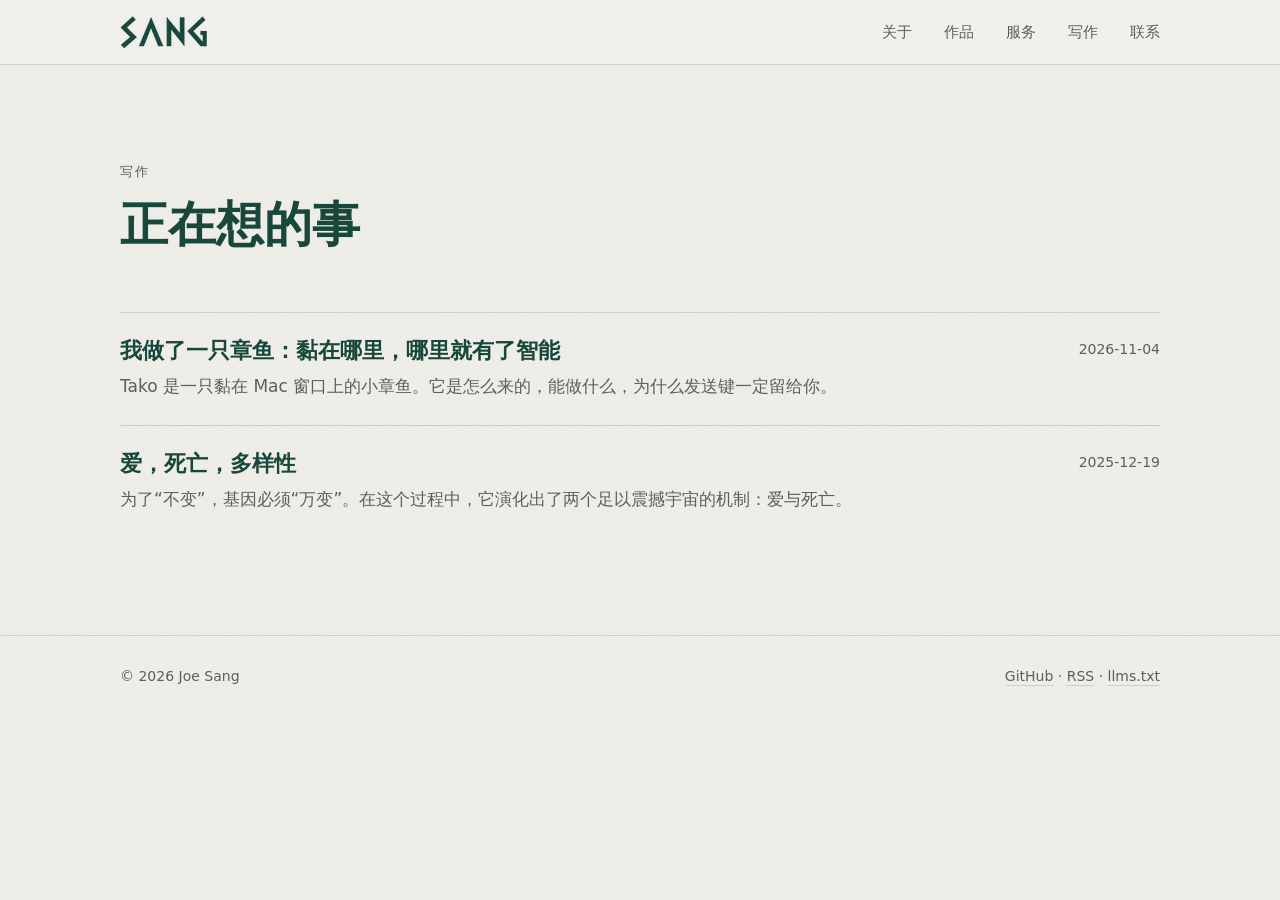
==== writing/index.html @ bbfd16d0 "Deploy 2026-11-04 20:50" ====
<!DOCTYPE html><html lang="zh-CN" data-astro-cid-hkbrpulz><head><meta charset="utf-8"><meta name="viewport" content="width=device-width, initial-scale=1"><title>写作 · Joe Sang</title><meta name="description" content="Joe Sang 关于品牌营销和 AI 的文章。"><link rel="canonical" href="https://joesang.me/writing/"><link rel="icon" type="image/svg+xml" href="/favicon.svg"><link rel="alternate" type="application/rss+xml" title="Joe Sang 的写作" href="/rss.xml"><meta property="og:type" content="website"><meta property="og:title" content="写作 · Joe Sang"><meta property="og:description" content="Joe Sang 关于品牌营销和 AI 的文章。"><meta property="og:url" content="https://joesang.me/writing/"><meta name="theme-color" content="#f1f0eb" media="(prefers-color-scheme: light)"><meta name="theme-color" content="#18473b" media="(prefers-color-scheme: dark)"><script type="application/ld+json">{"@context":"https://schema.org","@type":"Person","name":"Joe Sang","alternateName":["桑卓豪","阿桑"],"url":"https://joesang.me","description":"懂品牌，也亲手做 AI。10 年以上品牌营销实战，帮品牌把 AI 用进洞察、创意和提案。","jobTitle":"品牌营销 / 混沌 AI 教练 / AI 工具作者","address":{"@type":"PostalAddress","addressLocality":"上海","addressCountry":"CN"},"alumniOf":"华东师范大学","email":"joe.sang@hotmail.com","sameAs":["https://github.com/JoeSangAI"]}</script><style>.page[data-astro-cid-67lgijtc]{padding-top:clamp(48px,8vw,96px);padding-bottom:96px}h1[data-astro-cid-67lgijtc]{font-size:clamp(32px,5vw,48px)}.posts[data-astro-cid-67lgijtc]{margin:0;padding:0;list-style:none}.posts[data-astro-cid-67lgijtc] li[data-astro-cid-67lgijtc]{border-top:1px solid var(--line);justify-content:space-between;gap:24px;padding:24px 0;display:flex}.posts[data-astro-cid-67lgijtc] a[data-astro-cid-67lgijtc]{text-decoration:none}.posts[data-astro-cid-67lgijtc] h2[data-astro-cid-67lgijtc]{margin-bottom:6px;font-size:22px}time[data-astro-cid-67lgijtc]{white-space:nowrap;font-size:14px}@media (width<=600px){.posts[data-astro-cid-67lgijtc] li[data-astro-cid-67lgijtc]{flex-direction:column;gap:8px}}
</style><link rel="stylesheet" href="/_astro/Base.DpF6yTDf.css"></head><body data-astro-cid-hkbrpulz><header class="top" data-astro-cid-hkbrpulz><div class="wrap bar" data-astro-cid-hkbrpulz><a href="/" class="logo" aria-label="Joe Sang 首页" data-astro-cid-hkbrpulz><img src="/_astro/logo-green.yFWQ-FWr_88ktL.webp" srcset="/_astro/logo-green.yFWQ-FWr_88ktL.webp 1x, /_astro/logo-green.yFWQ-FWr_Z246QQq.webp 2x" alt="SANG" loading="eager" data-astro-cid-hkbrpulz="true" decoding="async" width="88" height="33" class="logo-light"><img src="/_astro/logo-white.BiKAWpli_ZH6VNb.webp" srcset="/_astro/logo-white.BiKAWpli_ZH6VNb.webp 1x, /_astro/logo-white.BiKAWpli_2ojcUH.webp 2x" alt="SANG" loading="eager" data-astro-cid-hkbrpulz="true" decoding="async" width="88" height="33" class="logo-dark"></a><nav aria-label="主导航" data-astro-cid-hkbrpulz><a href="/#about" data-astro-cid-hkbrpulz>关于</a><a href="/#works" data-astro-cid-hkbrpulz>作品</a><a href="/#services" data-astro-cid-hkbrpulz>服务</a><a href="/writing/" data-astro-cid-hkbrpulz>写作</a><a href="/#contact" data-astro-cid-hkbrpulz>联系</a></nav></div></header><main data-astro-cid-hkbrpulz><section class="wrap page" data-astro-cid-67lgijtc><div class="section-head" data-astro-cid-67lgijtc><p class="eyebrow" data-astro-cid-67lgijtc>写作</p><h1 data-astro-cid-67lgijtc>正在想的事</h1></div><ul class="posts" data-astro-cid-67lgijtc><li data-astro-cid-67lgijtc><a href="/writing/tako/" data-astro-cid-67lgijtc><h2 data-astro-cid-67lgijtc>我做了一只章鱼：黏在哪里，哪里就有了智能</h2><p class="muted" data-astro-cid-67lgijtc>Tako 是一只黏在 Mac 窗口上的小章鱼。它是怎么来的，能做什么，为什么发送键一定留给你。</p></a><time class="muted" datetime="2026-11-04T00:00:00.000Z" data-astro-cid-67lgijtc>2026-11-04</time></li><li data-astro-cid-67lgijtc><a href="/writing/love-death-diversity/" data-astro-cid-67lgijtc><h2 data-astro-cid-67lgijtc>爱，死亡，多样性</h2><p class="muted" data-astro-cid-67lgijtc>为了“不变”，基因必须“万变”。在这个过程中，它演化出了两个足以震撼宇宙的机制：爱与死亡。</p></a><time class="muted" datetime="2025-12-19T00:00:00.000Z" data-astro-cid-67lgijtc>2025-12-19</time></li></ul></section></main><footer class="foot" data-astro-cid-hkbrpulz><div class="wrap foot-row" data-astro-cid-hkbrpulz><span data-astro-cid-hkbrpulz>© 2026 Joe Sang</span><span data-astro-cid-hkbrpulz><a href="https://github.com/JoeSangAI" data-astro-cid-hkbrpulz>GitHub</a> · <a href="/rss.xml" data-astro-cid-hkbrpulz>RSS</a> · <a href="/llms.txt" data-astro-cid-hkbrpulz>llms.txt</a></span></div></footer></body></html>
---- _astro/Base.DpF6yTDf.css ----
:root{--stone:#f1f0eb;--ink-green:#18473b;--ink:#171815;--cinnabar:#d95a32;--bg:var(--stone);--text:var(--ink);--muted:#5d5f58;--heading:var(--ink-green);--accent:var(--cinnabar);--line:#17181524;--card:#ffffff61;--grain-opacity:.07;--serif:"Noto Serif SC", "Source Han Serif SC", "Songti SC", "STSong", serif;--sans:"PingFang SC", "Noto Sans SC", "Source Han Sans SC", "Hiragino Sans GB", "Microsoft YaHei", system-ui, sans-serif;--latin-serif:"Iowan Old Style", "Palatino", "Georgia", serif;--max:1120px;--gutter:clamp(16px, 4vw, 40px);color-scheme:light}@media (prefers-color-scheme:dark){:root:not([data-theme=light]){--bg:#18473b;--text:#f1f0eb;--muted:#b9c4bd;--heading:#f1f0eb;--accent:#f0805a;--line:#f1f0eb2e;--card:#0000001f;--grain-opacity:.09;color-scheme:dark}}*{box-sizing:border-box}html{scroll-behavior:smooth;-webkit-text-size-adjust:100%}body{background-color:var(--bg);color:var(--text);font-family:var(--sans);-webkit-font-smoothing:antialiased;margin:0;font-size:17px;line-height:1.75}body:before{content:"";pointer-events:none;z-index:-1;opacity:var(--grain-opacity);background-image:url("data:image/svg+xml,%3Csvg xmlns='http://www.w3.org/2000/svg' width='240' height='240'%3E%3Cfilter id='n'%3E%3CfeTurbulence type='fractalNoise' baseFrequency='0.85' numOctaves='3' stitchTiles='stitch'/%3E%3CfeColorMatrix values='0 0 0 0 0.35 0 0 0 0 0.33 0 0 0 0 0.3 0 0 0 1 0'/%3E%3C/filter%3E%3Crect width='100%25' height='100%25' filter='url(%23n)'/%3E%3C/svg%3E");position:fixed;inset:0}h1,h2,h3{font-family:var(--serif);color:var(--heading);text-wrap:balance;margin:0;font-weight:700;line-height:1.3}p{margin:0}a{color:inherit;text-decoration-color:var(--line);text-underline-offset:4px}a:hover{text-decoration-color:currentColor}img{max-width:100%;height:auto;display:block}.wrap{max-width:var(--max);padding:0 var(--gutter);margin:0 auto}.section{border-top:1px solid var(--line);padding:clamp(64px,10vw,120px) 0}.section-head{gap:10px;margin-bottom:clamp(32px,5vw,56px);display:grid}.eyebrow{letter-spacing:.18em;color:var(--muted);font-size:13px}.section-head h2{font-size:clamp(28px,4vw,40px)}.muted{color:var(--muted)}.accent{color:var(--accent)}.btn{border:1px solid var(--heading);color:var(--heading);border-radius:999px;align-items:center;gap:8px;padding:12px 22px;font-size:15px;text-decoration:none;transition:background .2s,color .2s;display:inline-flex}.btn.primary,.btn:hover{background:var(--heading);color:var(--bg)}.btn:focus-visible,a:focus-visible{outline:2px solid var(--accent);outline-offset:3px}.prose{max-width:680px}.prose h2{margin:48px 0 16px;font-size:26px}.prose h3{margin:32px 0 12px;font-size:21px}.prose p,.prose ul,.prose ol,.prose blockquote{margin:0 0 20px}.prose blockquote{border-left:3px solid var(--accent);color:var(--muted);padding-left:16px}.prose code{background:var(--card);border-radius:4px;padding:2px 6px;font-size:.9em}.prose pre{background:var(--card);border-radius:8px;padding:16px;overflow-x:auto}.prose figure{margin:32px 0 36px}.prose figure img,.prose figure video{border:1px solid var(--line);background:var(--card);border-radius:10px;width:100%;height:auto;display:block}.prose figure a{display:block}.prose figure.plate img{mix-blend-mode:multiply;background:0 0;border:0;border-radius:0}.prose figure.plate.narrow{max-width:460px;margin-left:auto;margin-right:auto}@media (prefers-color-scheme:dark){:root:not([data-theme=light]) .prose figure.plate img{mix-blend-mode:normal}}.prose figcaption{color:var(--muted);margin-top:10px;font-size:14px;line-height:1.6}.top[data-astro-cid-hkbrpulz]{z-index:10;background:color-mix(in srgb, var(--bg) 88%, transparent);backdrop-filter:blur(8px);border-bottom:1px solid var(--line);position:sticky;top:0}.bar[data-astro-cid-hkbrpulz]{justify-content:space-between;align-items:center;gap:16px;height:64px;display:flex}.logo[data-astro-cid-hkbrpulz]{flex-shrink:0;display:block}.logo-dark[data-astro-cid-hkbrpulz]{display:none}@media (prefers-color-scheme:dark){.logo-light[data-astro-cid-hkbrpulz]{display:none}.logo-dark[data-astro-cid-hkbrpulz]{display:block}}nav[data-astro-cid-hkbrpulz]{gap:clamp(14px,3vw,32px);font-size:15px;display:flex}nav[data-astro-cid-hkbrpulz] a[data-astro-cid-hkbrpulz]{color:var(--muted);text-decoration:none}nav[data-astro-cid-hkbrpulz] a[data-astro-cid-hkbrpulz]:hover{color:var(--heading)}@media (width<=520px){.logo[data-astro-cid-hkbrpulz] img{width:64px}nav[data-astro-cid-hkbrpulz]{gap:12px;font-size:14px}}.foot[data-astro-cid-hkbrpulz]{border-top:1px solid var(--line);color:var(--muted);padding:28px 0 40px;font-size:14px}.foot-row[data-astro-cid-hkbrpulz]{flex-wrap:wrap;justify-content:space-between;gap:8px;display:flex}
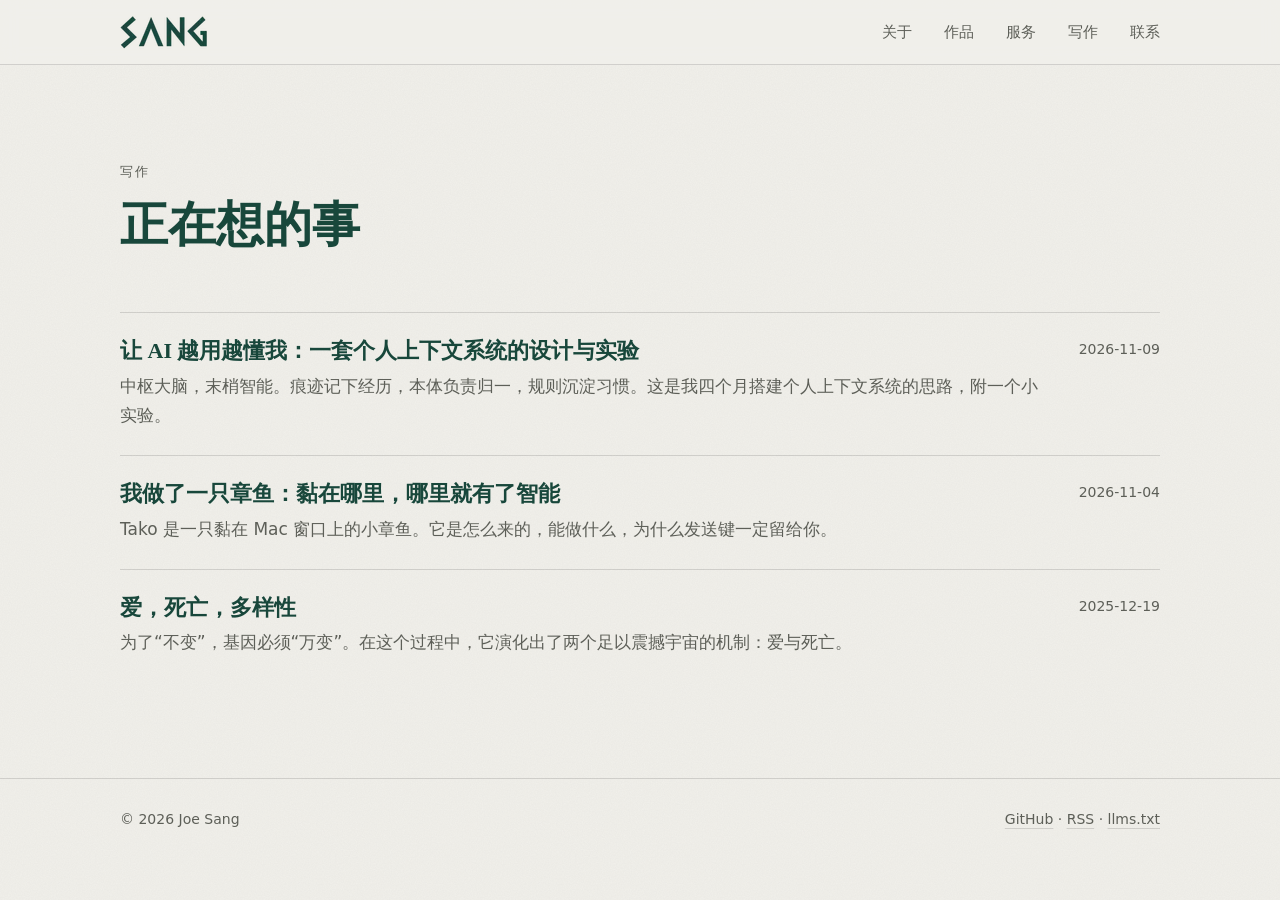
==== commit 7732f815: "Deploy 2026-11-10 00:29" ====
--- a/writing/index.html
+++ b/writing/index.html
@@ -1,2 +1,2 @@
 <!DOCTYPE html><html lang="zh-CN" data-astro-cid-hkbrpulz><head><meta charset="utf-8"><meta name="viewport" content="width=device-width, initial-scale=1"><title>写作 · Joe Sang</title><meta name="description" content="Joe Sang 关于品牌营销和 AI 的文章。"><link rel="canonical" href="https://joesang.me/writing/"><link rel="icon" type="image/svg+xml" href="/favicon.svg"><link rel="alternate" type="application/rss+xml" title="Joe Sang 的写作" href="/rss.xml"><meta property="og:type" content="website"><meta property="og:title" content="写作 · Joe Sang"><meta property="og:description" content="Joe Sang 关于品牌营销和 AI 的文章。"><meta property="og:url" content="https://joesang.me/writing/"><meta name="theme-color" content="#f1f0eb" media="(prefers-color-scheme: light)"><meta name="theme-color" content="#18473b" media="(prefers-color-scheme: dark)"><script type="application/ld+json">{"@context":"https://schema.org","@type":"Person","name":"Joe Sang","alternateName":["桑卓豪","阿桑"],"url":"https://joesang.me","description":"懂品牌，也亲手做 AI。10 年以上品牌营销实战，帮品牌把 AI 用进洞察、创意和提案。","jobTitle":"品牌营销 / 混沌 AI 教练 / AI 工具作者","address":{"@type":"PostalAddress","addressLocality":"上海","addressCountry":"CN"},"alumniOf":"华东师范大学","email":"joe.sang@hotmail.com","sameAs":["https://github.com/JoeSangAI"]}</script><style>.page[data-astro-cid-67lgijtc]{padding-top:clamp(48px,8vw,96px);padding-bottom:96px}h1[data-astro-cid-67lgijtc]{font-size:clamp(32px,5vw,48px)}.posts[data-astro-cid-67lgijtc]{margin:0;padding:0;list-style:none}.posts[data-astro-cid-67lgijtc] li[data-astro-cid-67lgijtc]{border-top:1px solid var(--line);justify-content:space-between;gap:24px;padding:24px 0;display:flex}.posts[data-astro-cid-67lgijtc] a[data-astro-cid-67lgijtc]{text-decoration:none}.posts[data-astro-cid-67lgijtc] h2[data-astro-cid-67lgijtc]{margin-bottom:6px;font-size:22px}time[data-astro-cid-67lgijtc]{white-space:nowrap;font-size:14px}@media (width<=600px){.posts[data-astro-cid-67lgijtc] li[data-astro-cid-67lgijtc]{flex-direction:column;gap:8px}}
-</style><link rel="stylesheet" href="/_astro/Base.DpF6yTDf.css"></head><body data-astro-cid-hkbrpulz><header class="top" data-astro-cid-hkbrpulz><div class="wrap bar" data-astro-cid-hkbrpulz><a href="/" class="logo" aria-label="Joe Sang 首页" data-astro-cid-hkbrpulz><img src="/_astro/logo-green.yFWQ-FWr_88ktL.webp" srcset="/_astro/logo-green.yFWQ-FWr_88ktL.webp 1x, /_astro/logo-green.yFWQ-FWr_Z246QQq.webp 2x" alt="SANG" loading="eager" data-astro-cid-hkbrpulz="true" decoding="async" width="88" height="33" class="logo-light"><img src="/_astro/logo-white.BiKAWpli_ZH6VNb.webp" srcset="/_astro/logo-white.BiKAWpli_ZH6VNb.webp 1x, /_astro/logo-white.BiKAWpli_2ojcUH.webp 2x" alt="SANG" loading="eager" data-astro-cid-hkbrpulz="true" decoding="async" width="88" height="33" class="logo-dark"></a><nav aria-label="主导航" data-astro-cid-hkbrpulz><a href="/#about" data-astro-cid-hkbrpulz>关于</a><a href="/#works" data-astro-cid-hkbrpulz>作品</a><a href="/#services" data-astro-cid-hkbrpulz>服务</a><a href="/writing/" data-astro-cid-hkbrpulz>写作</a><a href="/#contact" data-astro-cid-hkbrpulz>联系</a></nav></div></header><main data-astro-cid-hkbrpulz><section class="wrap page" data-astro-cid-67lgijtc><div class="section-head" data-astro-cid-67lgijtc><p class="eyebrow" data-astro-cid-67lgijtc>写作</p><h1 data-astro-cid-67lgijtc>正在想的事</h1></div><ul class="posts" data-astro-cid-67lgijtc><li data-astro-cid-67lgijtc><a href="/writing/tako/" data-astro-cid-67lgijtc><h2 data-astro-cid-67lgijtc>我做了一只章鱼：黏在哪里，哪里就有了智能</h2><p class="muted" data-astro-cid-67lgijtc>Tako 是一只黏在 Mac 窗口上的小章鱼。它是怎么来的，能做什么，为什么发送键一定留给你。</p></a><time class="muted" datetime="2026-11-04T00:00:00.000Z" data-astro-cid-67lgijtc>2026-11-04</time></li><li data-astro-cid-67lgijtc><a href="/writing/love-death-diversity/" data-astro-cid-67lgijtc><h2 data-astro-cid-67lgijtc>爱，死亡，多样性</h2><p class="muted" data-astro-cid-67lgijtc>为了“不变”，基因必须“万变”。在这个过程中，它演化出了两个足以震撼宇宙的机制：爱与死亡。</p></a><time class="muted" datetime="2025-12-19T00:00:00.000Z" data-astro-cid-67lgijtc>2025-12-19</time></li></ul></section></main><footer class="foot" data-astro-cid-hkbrpulz><div class="wrap foot-row" data-astro-cid-hkbrpulz><span data-astro-cid-hkbrpulz>© 2026 Joe Sang</span><span data-astro-cid-hkbrpulz><a href="https://github.com/JoeSangAI" data-astro-cid-hkbrpulz>GitHub</a> · <a href="/rss.xml" data-astro-cid-hkbrpulz>RSS</a> · <a href="/llms.txt" data-astro-cid-hkbrpulz>llms.txt</a></span></div></footer></body></html>+</style><link rel="stylesheet" href="/_astro/Base.CeSuZcgl.css"></head><body data-astro-cid-hkbrpulz><header class="top" data-astro-cid-hkbrpulz><div class="wrap bar" data-astro-cid-hkbrpulz><a href="/" class="logo" aria-label="Joe Sang 首页" data-astro-cid-hkbrpulz><img src="/_astro/logo-green.yFWQ-FWr_88ktL.webp" srcset="/_astro/logo-green.yFWQ-FWr_88ktL.webp 1x, /_astro/logo-green.yFWQ-FWr_Z246QQq.webp 2x" alt="SANG" loading="eager" data-astro-cid-hkbrpulz="true" decoding="async" width="88" height="33" class="logo-light"><img src="/_astro/logo-white.BiKAWpli_ZH6VNb.webp" srcset="/_astro/logo-white.BiKAWpli_ZH6VNb.webp 1x, /_astro/logo-white.BiKAWpli_2ojcUH.webp 2x" alt="SANG" loading="eager" data-astro-cid-hkbrpulz="true" decoding="async" width="88" height="33" class="logo-dark"></a><nav aria-label="主导航" data-astro-cid-hkbrpulz><a href="/#about" data-astro-cid-hkbrpulz>关于</a><a href="/#works" data-astro-cid-hkbrpulz>作品</a><a href="/#services" data-astro-cid-hkbrpulz>服务</a><a href="/writing/" data-astro-cid-hkbrpulz>写作</a><a href="/#contact" data-astro-cid-hkbrpulz>联系</a></nav></div></header><main data-astro-cid-hkbrpulz><section class="wrap page" data-astro-cid-67lgijtc><div class="section-head" data-astro-cid-67lgijtc><p class="eyebrow" data-astro-cid-67lgijtc>写作</p><h1 data-astro-cid-67lgijtc>正在想的事</h1></div><ul class="posts" data-astro-cid-67lgijtc><li data-astro-cid-67lgijtc><a href="/writing/personal-context/" data-astro-cid-67lgijtc><h2 data-astro-cid-67lgijtc>让 AI 越用越懂我：一套个人上下文系统的设计与实验</h2><p class="muted" data-astro-cid-67lgijtc>中枢大脑，末梢智能。痕迹记下经历，本体负责归一，规则沉淀习惯。这是我四个月搭建个人上下文系统的思路，附一个小实验。</p></a><time class="muted" datetime="2026-11-09T00:00:00.000Z" data-astro-cid-67lgijtc>2026-11-09</time></li><li data-astro-cid-67lgijtc><a href="/writing/tako/" data-astro-cid-67lgijtc><h2 data-astro-cid-67lgijtc>我做了一只章鱼：黏在哪里，哪里就有了智能</h2><p class="muted" data-astro-cid-67lgijtc>Tako 是一只黏在 Mac 窗口上的小章鱼。它是怎么来的，能做什么，为什么发送键一定留给你。</p></a><time class="muted" datetime="2026-11-04T00:00:00.000Z" data-astro-cid-67lgijtc>2026-11-04</time></li><li data-astro-cid-67lgijtc><a href="/writing/love-death-diversity/" data-astro-cid-67lgijtc><h2 data-astro-cid-67lgijtc>爱，死亡，多样性</h2><p class="muted" data-astro-cid-67lgijtc>为了“不变”，基因必须“万变”。在这个过程中，它演化出了两个足以震撼宇宙的机制：爱与死亡。</p></a><time class="muted" datetime="2025-12-19T00:00:00.000Z" data-astro-cid-67lgijtc>2025-12-19</time></li></ul></section></main><footer class="foot" data-astro-cid-hkbrpulz><div class="wrap foot-row" data-astro-cid-hkbrpulz><span data-astro-cid-hkbrpulz>© 2026 Joe Sang</span><span data-astro-cid-hkbrpulz><a href="https://github.com/JoeSangAI" data-astro-cid-hkbrpulz>GitHub</a> · <a href="/rss.xml" data-astro-cid-hkbrpulz>RSS</a> · <a href="/llms.txt" data-astro-cid-hkbrpulz>llms.txt</a></span></div></footer></body></html>
--- a/_astro/Base.CeSuZcgl.css
+++ b/_astro/Base.CeSuZcgl.css
@@ -0,0 +1 @@
+:root{--stone:#f1f0eb;--ink-green:#18473b;--ink:#171815;--cinnabar:#d95a32;--bg:var(--stone);--text:var(--ink);--muted:#5d5f58;--heading:var(--ink-green);--accent:var(--cinnabar);--line:#17181524;--card:#ffffff61;--grain-opacity:.07;--serif:"Noto Serif SC", "Source Han Serif SC", "Songti SC", "STSong", serif;--sans:"PingFang SC", "Noto Sans SC", "Source Han Sans SC", "Hiragino Sans GB", "Microsoft YaHei", system-ui, sans-serif;--latin-serif:"Iowan Old Style", "Palatino", "Georgia", serif;--max:1120px;--gutter:clamp(16px, 4vw, 40px);color-scheme:light}@media (prefers-color-scheme:dark){:root:not([data-theme=light]){--bg:#18473b;--text:#f1f0eb;--muted:#b9c4bd;--heading:#f1f0eb;--accent:#f0805a;--line:#f1f0eb2e;--card:#0000001f;--grain-opacity:.09;color-scheme:dark}}*{box-sizing:border-box}html{scroll-behavior:smooth;-webkit-text-size-adjust:100%}body{background-color:var(--bg);color:var(--text);font-family:var(--sans);-webkit-font-smoothing:antialiased;margin:0;font-size:17px;line-height:1.75}body:before{content:"";pointer-events:none;z-index:-1;opacity:var(--grain-opacity);background-image:url("data:image/svg+xml,%3Csvg xmlns='http://www.w3.org/2000/svg' width='240' height='240'%3E%3Cfilter id='n'%3E%3CfeTurbulence type='fractalNoise' baseFrequency='0.85' numOctaves='3' stitchTiles='stitch'/%3E%3CfeColorMatrix values='0 0 0 0 0.35 0 0 0 0 0.33 0 0 0 0 0.3 0 0 0 1 0'/%3E%3C/filter%3E%3Crect width='100%25' height='100%25' filter='url(%23n)'/%3E%3C/svg%3E");position:fixed;inset:0}h1,h2,h3{font-family:var(--serif);color:var(--heading);text-wrap:balance;margin:0;font-weight:700;line-height:1.3}p{margin:0}a{color:inherit;text-decoration-color:var(--line);text-underline-offset:4px}a:hover{text-decoration-color:currentColor}img{max-width:100%;height:auto;display:block}.wrap{max-width:var(--max);padding:0 var(--gutter);margin:0 auto}.section{border-top:1px solid var(--line);padding:clamp(64px,10vw,120px) 0}.section-head{gap:10px;margin-bottom:clamp(32px,5vw,56px);display:grid}.eyebrow{letter-spacing:.18em;color:var(--muted);font-size:13px}.section-head h2{font-size:clamp(28px,4vw,40px)}.muted{color:var(--muted)}.accent{color:var(--accent)}.btn{border:1px solid var(--heading);color:var(--heading);border-radius:999px;align-items:center;gap:8px;padding:12px 22px;font-size:15px;text-decoration:none;transition:background .2s,color .2s;display:inline-flex}.btn.primary,.btn:hover{background:var(--heading);color:var(--bg)}.btn:focus-visible,a:focus-visible{outline:2px solid var(--accent);outline-offset:3px}.prose{max-width:680px}.prose h2{margin:48px 0 16px;font-size:26px}.prose h3{margin:32px 0 12px;font-size:21px}.prose p,.prose ul,.prose ol,.prose blockquote{margin:0 0 20px}.prose blockquote{border-left:3px solid var(--accent);color:var(--muted);padding-left:16px}.prose code{background:var(--card);border-radius:4px;padding:2px 6px;font-size:.9em}.prose pre{background:var(--card);border-radius:8px;padding:16px;overflow-x:auto}.prose figure{margin:32px 0 36px}.prose figure img,.prose figure video{border:1px solid var(--line);background:var(--card);border-radius:10px;width:100%;height:auto;display:block}.prose figure a{display:block}.prose figure.plate img{mix-blend-mode:multiply;background:0 0;border:0;border-radius:0}.prose figure.plate.narrow{max-width:460px;margin-left:auto;margin-right:auto}@media (prefers-color-scheme:dark){:root:not([data-theme=light]) .prose figure.plate img{mix-blend-mode:normal}}.prose mark{color:var(--heading);background:linear-gradient(#0000 60%,#d95a3238 60%);padding:0 1px;font-weight:600}@media (prefers-color-scheme:dark){:root:not([data-theme=light]) .prose mark{background:linear-gradient(#0000 60%,#f0805a52 60%)}}.prose figure.diagram svg{width:100%;height:auto;display:block}.prose figure.diagram.narrow{max-width:460px;margin-left:auto;margin-right:auto}.diagram .d-box{fill:var(--card);stroke:var(--line);stroke-width:1.2px}.diagram .d-box-strong{fill:var(--card);stroke:var(--heading);stroke-width:1.2px}.diagram .d-name{font-family:var(--serif);fill:var(--heading);font-weight:700}.diagram .d-text{font-family:var(--sans);fill:var(--text)}.diagram .d-muted{font-family:var(--sans);fill:var(--muted)}.diagram .d-verb{font-family:var(--sans);fill:var(--heading);font-weight:600}.diagram .d-key{font-family:var(--sans);fill:var(--accent);font-weight:600}.diagram .d-flow{stroke:var(--heading);stroke-width:1.6px;fill:none}.diagram .d-flow-key{stroke:var(--accent);stroke-width:1.8px;fill:none}.diagram .d-loop{stroke:var(--heading);stroke-width:1.6px;fill:none;stroke-dasharray:6 5}.diagram .d-head{fill:var(--heading)}.diagram .d-head-key{fill:var(--accent)}.diagram .d-star{fill:var(--muted)}.diagram .d-star-line{stroke:var(--muted);stroke-width:.6px;opacity:.45}.diagram .d-dot{fill:var(--heading)}.diagram .d-dot-key{fill:var(--accent)}.diagram .d-dot-empty{fill:none;stroke:var(--muted);stroke-width:1.4px}.diagram .d-pill{fill:var(--bg);stroke:var(--heading);stroke-width:1.2px}.prose table{border-collapse:collapse;width:100%;margin:0 0 24px;font-size:15px;line-height:1.6}.prose th,.prose td{border-bottom:1px solid var(--line);text-align:left;vertical-align:top;padding:8px 10px}.prose th{font-family:var(--serif);color:var(--heading);border-bottom-color:var(--heading);font-weight:700}.prose figcaption{color:var(--muted);margin-top:10px;font-size:14px;line-height:1.6}.top[data-astro-cid-hkbrpulz]{z-index:10;background:color-mix(in srgb, var(--bg) 88%, transparent);backdrop-filter:blur(8px);border-bottom:1px solid var(--line);position:sticky;top:0}.bar[data-astro-cid-hkbrpulz]{justify-content:space-between;align-items:center;gap:16px;height:64px;display:flex}.logo[data-astro-cid-hkbrpulz]{flex-shrink:0;display:block}.logo-dark[data-astro-cid-hkbrpulz]{display:none}@media (prefers-color-scheme:dark){.logo-light[data-astro-cid-hkbrpulz]{display:none}.logo-dark[data-astro-cid-hkbrpulz]{display:block}}nav[data-astro-cid-hkbrpulz]{gap:clamp(14px,3vw,32px);font-size:15px;display:flex}nav[data-astro-cid-hkbrpulz] a[data-astro-cid-hkbrpulz]{color:var(--muted);text-decoration:none}nav[data-astro-cid-hkbrpulz] a[data-astro-cid-hkbrpulz]:hover{color:var(--heading)}@media (width<=520px){.logo[data-astro-cid-hkbrpulz] img{width:64px}nav[data-astro-cid-hkbrpulz]{gap:12px;font-size:14px}}.foot[data-astro-cid-hkbrpulz]{border-top:1px solid var(--line);color:var(--muted);padding:28px 0 40px;font-size:14px}.foot-row[data-astro-cid-hkbrpulz]{flex-wrap:wrap;justify-content:space-between;gap:8px;display:flex}
